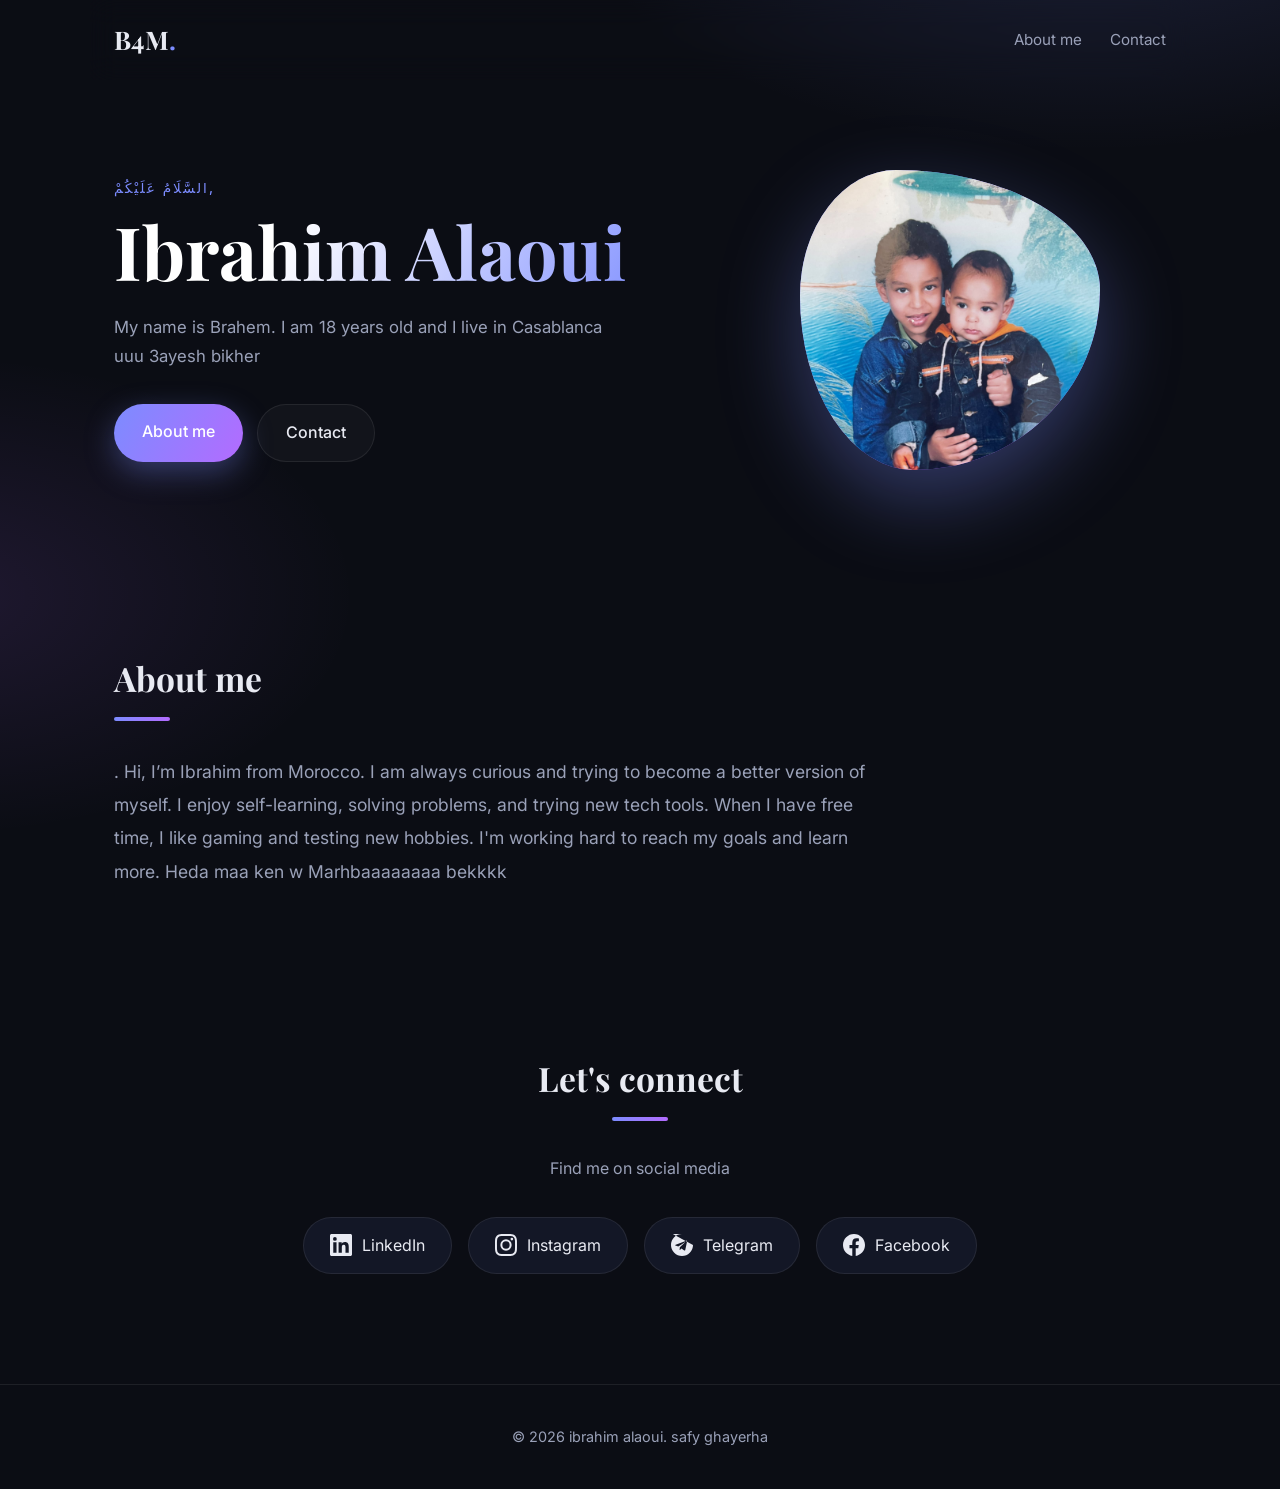
==== index.html @ cc250697 "Update index.html" ====
<!DOCTYPE html>
<html lang="en">



<head>
  <meta charset="UTF-8" />
  <meta name="viewport" content="width=device-width, initial-scale=1.0" />
  <title>Br4Him</title>
  <link rel="icon" type="image/png" href="bbbbbbbbbbbb.jfif" />
  <meta name="description" content="Personal website of Your Name." />
  <link rel="preconnect" href="https://fonts.googleapis.com" />
  <link rel="preconnect" href="https://fonts.gstatic.com" crossorigin />
  <link href="https://fonts.googleapis.com/css2?family=Inter:wght@300;400;500;600&family=Playfair+Display:wght@600;700&display=swap" rel="stylesheet" />
  <link rel="stylesheet" href="style.css" />
</head>
<body>

  <header class="nav">
    <a href="#home" class="logo">B4M<span>.</span></a>
    <nav>
      <a href="#about">About me</a>
      <a href="#contact">Contact</a>
    </nav>
  </header>

  <section id="home" class="hero">
    <div class="hero-text">
      <p class="eyebrow">السَّلَامُ عَلَيْكُمْ,
      <h1>Ibrahim Alaoui </h1>
      <p class="lead">
       My name is Brahem. I am 18 years old and I live in Casablanca
       uuu 3ayesh bikher
      </p>
      <div class="cta">
        <a href="#about" class="btn primary">About me</a>
        <a href="#contact" class="btn ghost">Contact</a>
      </div>
    </div>
    <div class="hero-photo">
      <div class="photo-frame">
        <img src="lhebla.jpg" alt="Ismak" />
        <span>B4M</span>
      </div>
    </div>
  </section>

  
  <section id="about" class="section">
    <h3 class="section-title">About me</h3>
    <div class="about-text">
      <p>
        . Hi, I’m Ibrahim from Morocco. I am always curious and trying to become a better version of myself.
       I enjoy self-learning, solving problems, and trying new tech tools. When I have free time, I like gaming and testing new hobbies.
       I'm working hard to reach my goals and learn more. 
      Heda maa ken w  Marhbaaaaaaaa bekkkk
      </p>
    </div>
  </section>

  
  <section id="contact" class="section contact">
    <h3 class="section-title">Let's connect</h3>
    <p class="contact-text">Find me on social media</p>
    <div class="socials">
      <a href="" target="_blank" rel="noopener noreferrer" aria-label="LinkedIn">
        <svg viewBox="0 0 24 24" fill="currentColor"><path d="M20.45 20.45h-3.56v-5.57c0-1.33-.03-3.04-1.85-3.04-1.86 0-2.14 1.45-2.14 2.94v5.67H9.35V9h3.41v1.56h.05c.48-.9 1.64-1.85 3.37-1.85 3.6 0 4.27 2.37 4.27 5.46v6.28zM5.34 7.43a2.06 2.06 0 1 1 0-4.12 2.06 2.06 0 0 1 0 4.12zM7.12 20.45H3.56V9h3.56v11.45zM22.22 0H1.77C.79 0 0 .77 0 1.73v20.54C0 23.23.79 24 1.77 24h20.45c.98 0 1.78-.77 1.78-1.73V1.73C24 .77 23.2 0 22.22 0z"/></svg>
        <span>LinkedIn</span>
      </a>
      <a href="https://www.instagram.com/ibrahem.alaoui/" target="_blank" rel="noopener noreferrer" aria-label="Instagram">
        <svg viewBox="0 0 24 24" fill="currentColor"><path d="M12 2.16c3.2 0 3.58.01 4.85.07 3.25.15 4.77 1.69 4.92 4.92.06 1.27.07 1.65.07 4.85s-.01 3.58-.07 4.85c-.15 3.23-1.66 4.77-4.92 4.92-1.27.06-1.64.07-4.85.07s-3.58-.01-4.85-.07c-3.26-.15-4.77-1.7-4.92-4.92C2.17 15.58 2.16 15.2 2.16 12s.01-3.58.07-4.85C2.38 3.92 3.9 2.38 7.15 2.23 8.42 2.17 8.8 2.16 12 2.16zM12 0C8.74 0 8.33.01 7.05.07 2.7.27.27 2.69.07 7.05.01 8.33 0 8.74 0 12s.01 3.67.07 4.95c.2 4.36 2.62 6.78 6.98 6.98C8.33 23.99 8.74 24 12 24s3.67-.01 4.95-.07c4.35-.2 6.78-2.62 6.98-6.98.06-1.28.07-1.69.07-4.95s-.01-3.67-.07-4.95C23.73 2.7 21.31.27 16.95.07 15.67.01 15.26 0 12 0zm0 5.84a6.16 6.16 0 1 0 0 12.32 6.16 6.16 0 0 0 0-12.32zM12 16a4 4 0 1 1 0-8 4 4 0 0 1 0 8zm6.4-11.85a1.44 1.44 0 1 0 0 2.88 1.44 1.44 0 0 0 0-2.88z"/></svg>
        <span>Instagram</span>
      </a>
      <a href="https://t.me/ibrahimalaoui" target="_blank" rel="noopener noreferrer" aria-label="Telegram">
        <svg viewBox="0 0 24 24" fill="currentColor"><path d="M11.94 0A12 12 0 1 0 24 12 12 0 0 0 11.94 0zm5.57 8.16-1.97 9.28c-.15.66-.54.82-1.09.51l-3-2.21-1.45 1.39c-.16.16-.3.3-.6.3l.21-3.05 5.56-5.02c.24-.21-.05-.33-.38-.12l-6.87 4.33-2.96-.92c-.64-.2-.66-.64.14-.95l11.57-4.46c.54-.2 1 .13.84.92z"/></svg>
        <span>Telegram</span>
      </a>
      <a href="https://www.facebook.com/profile.php?id=61559657248572" target="_blank" rel="noopener noreferrer" aria-label="Facebook">
    <svg viewBox="0 0 24 24" fill="currentColor"><path d="M24 12.073c0-6.627-5.373-12-12-12s-12 5.373-12 12c0 5.99 4.388 10.954 10.125 11.854v-8.385H7.078v-3.47h3.047V9.43c0-3.007 1.792-4.669 4.533-4.669 1.312 0 2.686.235 2.686.235v2.953H15.83c-1.491 0-1.956.925-1.956 1.874v2.25h3.328l-.532 3.47h-2.796v8.385C19.612 23.027 24 18.062 24 12.073z"/></svg>
    <span>Facebook</span>
  </a>
      </a>
    </div>
  </section>

  <footer class="footer">
    <p>&copy; <span id="year"></span> ibrahim alaoui. safy ghayerha </p>
  </footer>

  <script>
    document.getElementById("year").textContent = new Date().getFullYear();
  </script>
</body>
</html>
---- style.css ----
/* ---------- Tokens ---------- */
:root {
  --bg: #0b0d14;
  --surface: #131726;
  --surface-2: #1a1f33;
  --text: #e8eaf2;
  --muted: #9aa1b8;
  --accent: #7c8cff;
  --accent-2: #b36bff;
  --border: rgba(255, 255, 255, 0.08);
  --radius: 18px;
  --maxw: 1100px;
}

/* ---------- Reset ---------- */
* { margin: 0; padding: 0; box-sizing: border-box; }
html { scroll-behavior: smooth; }
body {
  font-family: "Inter", system-ui, sans-serif;
  background:
    radial-gradient(900px 500px at 85% -10%, rgba(124, 140, 255, 0.18), transparent 60%),
    radial-gradient(700px 400px at -5% 40%, rgba(179, 107, 255, 0.12), transparent 60%),
    var(--bg);
  color: var(--text);
  line-height: 1.7;
  -webkit-font-smoothing: antialiased;
}
a { color: inherit; text-decoration: none; }

/* ---------- Navigation ---------- */
.nav {
  position: sticky;
  top: 0;
  z-index: 10;
  display: flex;
  justify-content: space-between;
  align-items: center;
  max-width: var(--maxw);
  margin: 0 auto;
  padding: 18px 24px;
  backdrop-filter: blur(14px);
}
.logo { font-family: "Playfair Display", serif; font-size: 1.6rem; font-weight: 700; }
.logo span { color: var(--accent); }
.nav nav { display: flex; gap: 28px; }
.nav nav a {
  color: var(--muted);
  font-size: 0.95rem;
  transition: color 0.2s;
}
.nav nav a:hover { color: var(--text); }

/* ---------- Hero ---------- */
.hero {
  max-width: var(--maxw);
  margin: 0 auto;
  padding: 90px 24px 110px;
  display: grid;
  grid-template-columns: 1.3fr 1fr;
  gap: 60px;
  align-items: center;
}
.eyebrow {
  color: var(--accent);
  font-weight: 500;
  letter-spacing: 0.14em;
  text-transform: uppercase;
  font-size: 0.85rem;
}
.hero h1 {
  font-family: "Playfair Display", serif;
  font-size: clamp(2.8rem, 6vw, 4.6rem);
  line-height: 1.1;
  margin: 10px 0 6px;
  background: linear-gradient(120deg, #fff 30%, var(--accent) 100%);
  -webkit-background-clip: text;
  background-clip: text;
  color: transparent;
}
.lead { margin: 22px 0 34px; max-width: 520px; color: var(--muted); font-size: 1.05rem; }

.cta { display: flex; gap: 14px; flex-wrap: wrap; }
.btn {
  padding: 14px 28px;
  border-radius: 999px;
  font-weight: 500;
  transition: transform 0.2s, box-shadow 0.2s, background 0.2s;
}
.btn.primary {
  background: linear-gradient(120deg, var(--accent), var(--accent-2));
  color: #fff;
  box-shadow: 0 10px 30px rgba(124, 140, 255, 0.35);
}
.btn.primary:hover { transform: translateY(-3px); box-shadow: 0 14px 36px rgba(124, 140, 255, 0.5); }
.btn.ghost { border: 1px solid var(--border); background: rgba(255, 255, 255, 0.03); }
.btn.ghost:hover { background: rgba(255, 255, 255, 0.08); transform: translateY(-3px); }

.hero-photo { display: flex; justify-content: center; }
.photo-frame {
  width: 300px;
  aspect-ratio: 1;
  border-radius: 32% 68% 62% 38% / 42% 40% 60% 58%;
  background: linear-gradient(135deg, var(--accent), var(--accent-2));
  display: grid;
  place-items: center;
  overflow: hidden;
  font-family: "Playfair Display", serif;
  font-size: 5rem;
  color: rgba(255, 255, 255, 0.9);
  box-shadow: 0 30px 80px rgba(124, 140, 255, 0.35);
  animation: morph 10s ease-in-out infinite;
}
.photo-frame img { width: 100%; height: 100%; object-fit: cover; }
@keyframes morph {
  50% { border-radius: 60% 40% 38% 62% / 58% 60% 40% 42%; }
}

/* ---------- Sections ---------- */
.section { max-width: var(--maxw); margin: 0 auto; padding: 70px 24px; }
.section-title {
  font-family: "Playfair Display", serif;
  font-size: 2.1rem;
  margin-bottom: 34px;
  position: relative;
}
.section-title::after {
  content: "";
  display: block;
  width: 56px;
  height: 4px;
  margin-top: 10px;
  border-radius: 4px;
  background: linear-gradient(90deg, var(--accent), var(--accent-2));
}

/* About */
.about-text { max-width: 760px; }
.about-text p {
  color: var(--muted);
  font-size: 1.1rem;
  line-height: 1.9;
  margin-bottom: 22px;
}
.about-text p:first-child::first-letter {
  font-family: "Playfair Display", serif;
  font-size: 3.2rem;
  float: left;
  line-height: 1;
  margin: 6px 12px 0 0;
  color: var(--accent);
}

/* Contact / socials */
.contact { text-align: center; }
.contact .section-title::after { margin-left: auto; margin-right: auto; }
.contact-text { color: var(--muted); margin-bottom: 34px; }
.socials { display: flex; justify-content: center; flex-wrap: wrap; gap: 16px; }
.socials a {
  display: flex;
  align-items: center;
  gap: 10px;
  padding: 14px 26px;
  border-radius: 999px;
  background: var(--surface);
  border: 1px solid var(--border);
  transition: transform 0.2s, background 0.2s, border-color 0.2s;
}
.socials svg { width: 22px; height: 22px; }
.socials a:hover {
  transform: translateY(-4px);
  border-color: var(--accent);
  background: var(--surface-2);
}

/* Footer */
.footer {
  text-align: center;
  padding: 40px 24px;
  color: var(--muted);
  font-size: 0.9rem;
  border-top: 1px solid var(--border);
  margin-top: 40px;
}

/* ---------- Responsive ---------- */
@media (max-width: 800px) {
  .hero { grid-template-columns: 1fr; text-align: center; }
  .hero { padding-top: 50px; }
  .lead { margin-left: auto; margin-right: auto; }
  .cta { justify-content: center; }
  .hero-photo { order: -1; }
  .photo-frame { width: 220px; font-size: 3.6rem; }
  .nav nav { gap: 16px; }
}
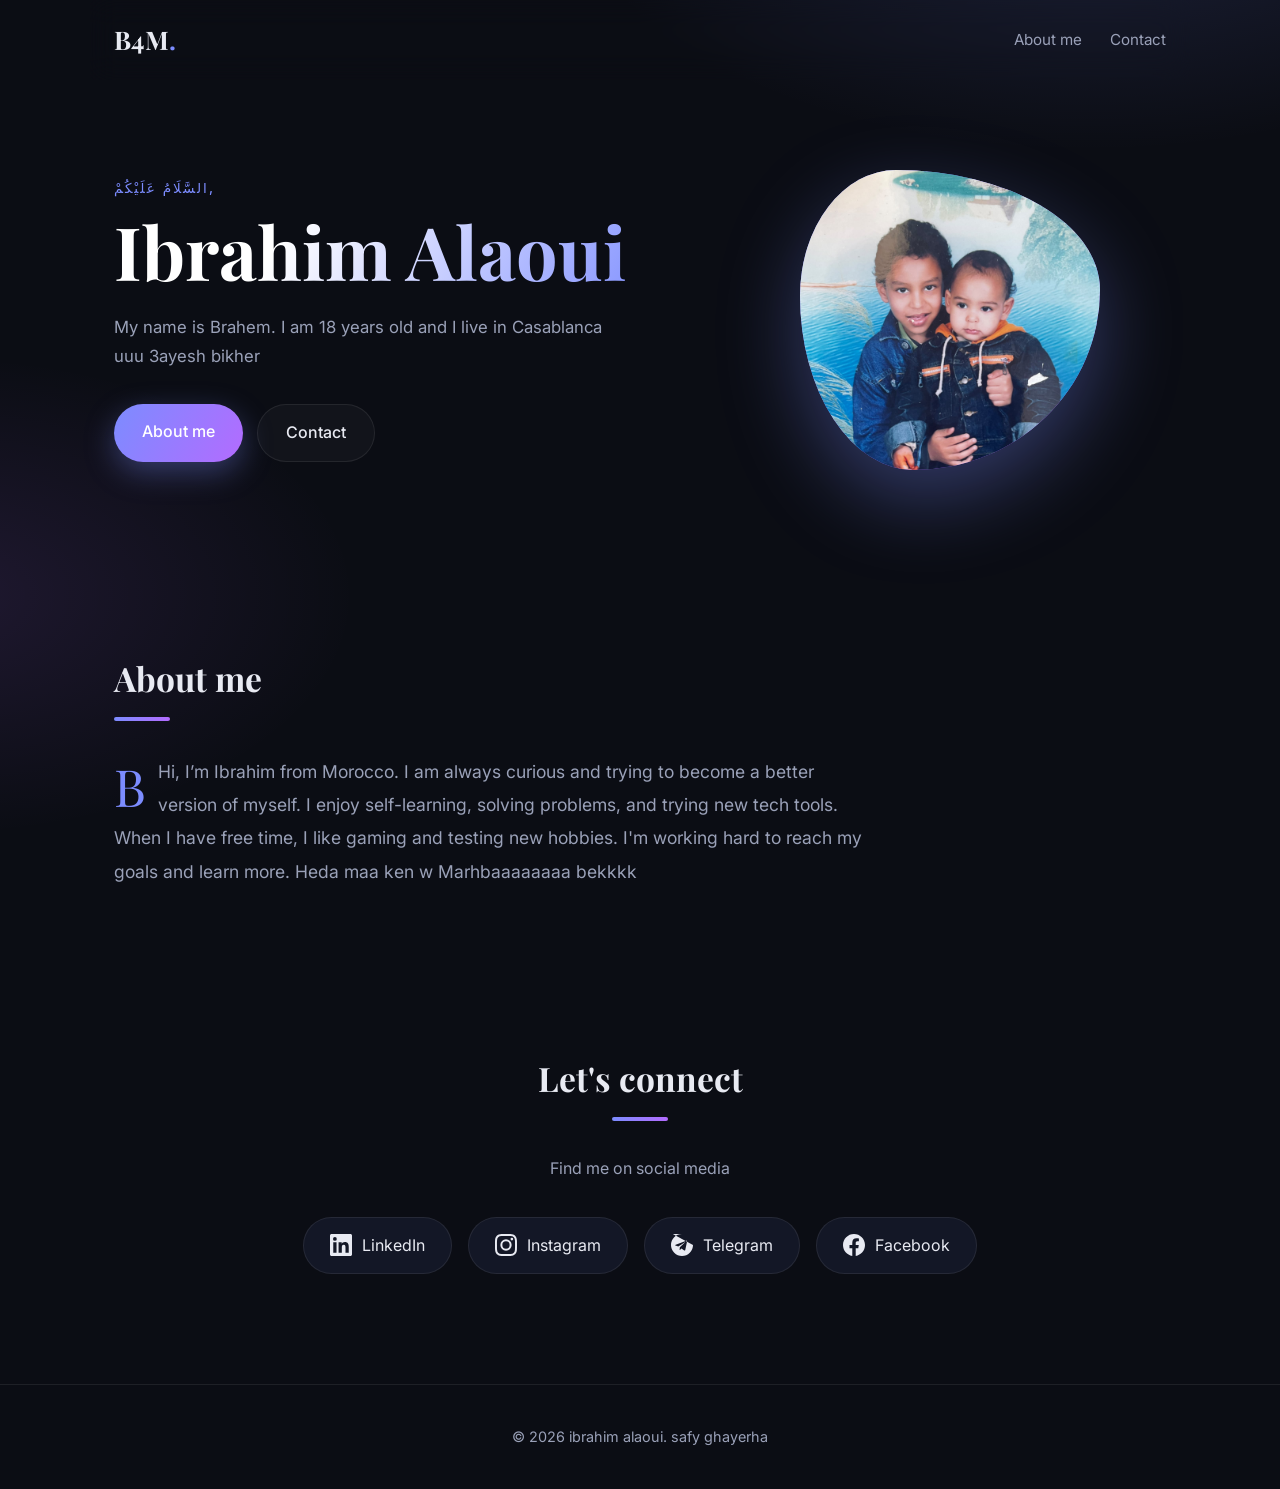
==== commit 51f00d88: "Update index.html" ====
--- a/index.html
+++ b/index.html
@@ -50,7 +50,7 @@
     <h3 class="section-title">About me</h3>
     <div class="about-text">
       <p>
-        . Hi, I’m Ibrahim from Morocco. I am always curious and trying to become a better version of myself.
+        B Hi, I’m Ibrahim from Morocco. I am always curious and trying to become a better version of myself.
        I enjoy self-learning, solving problems, and trying new tech tools. When I have free time, I like gaming and testing new hobbies.
        I'm working hard to reach my goals and learn more. 
       Heda maa ken w  Marhbaaaaaaaa bekkkk
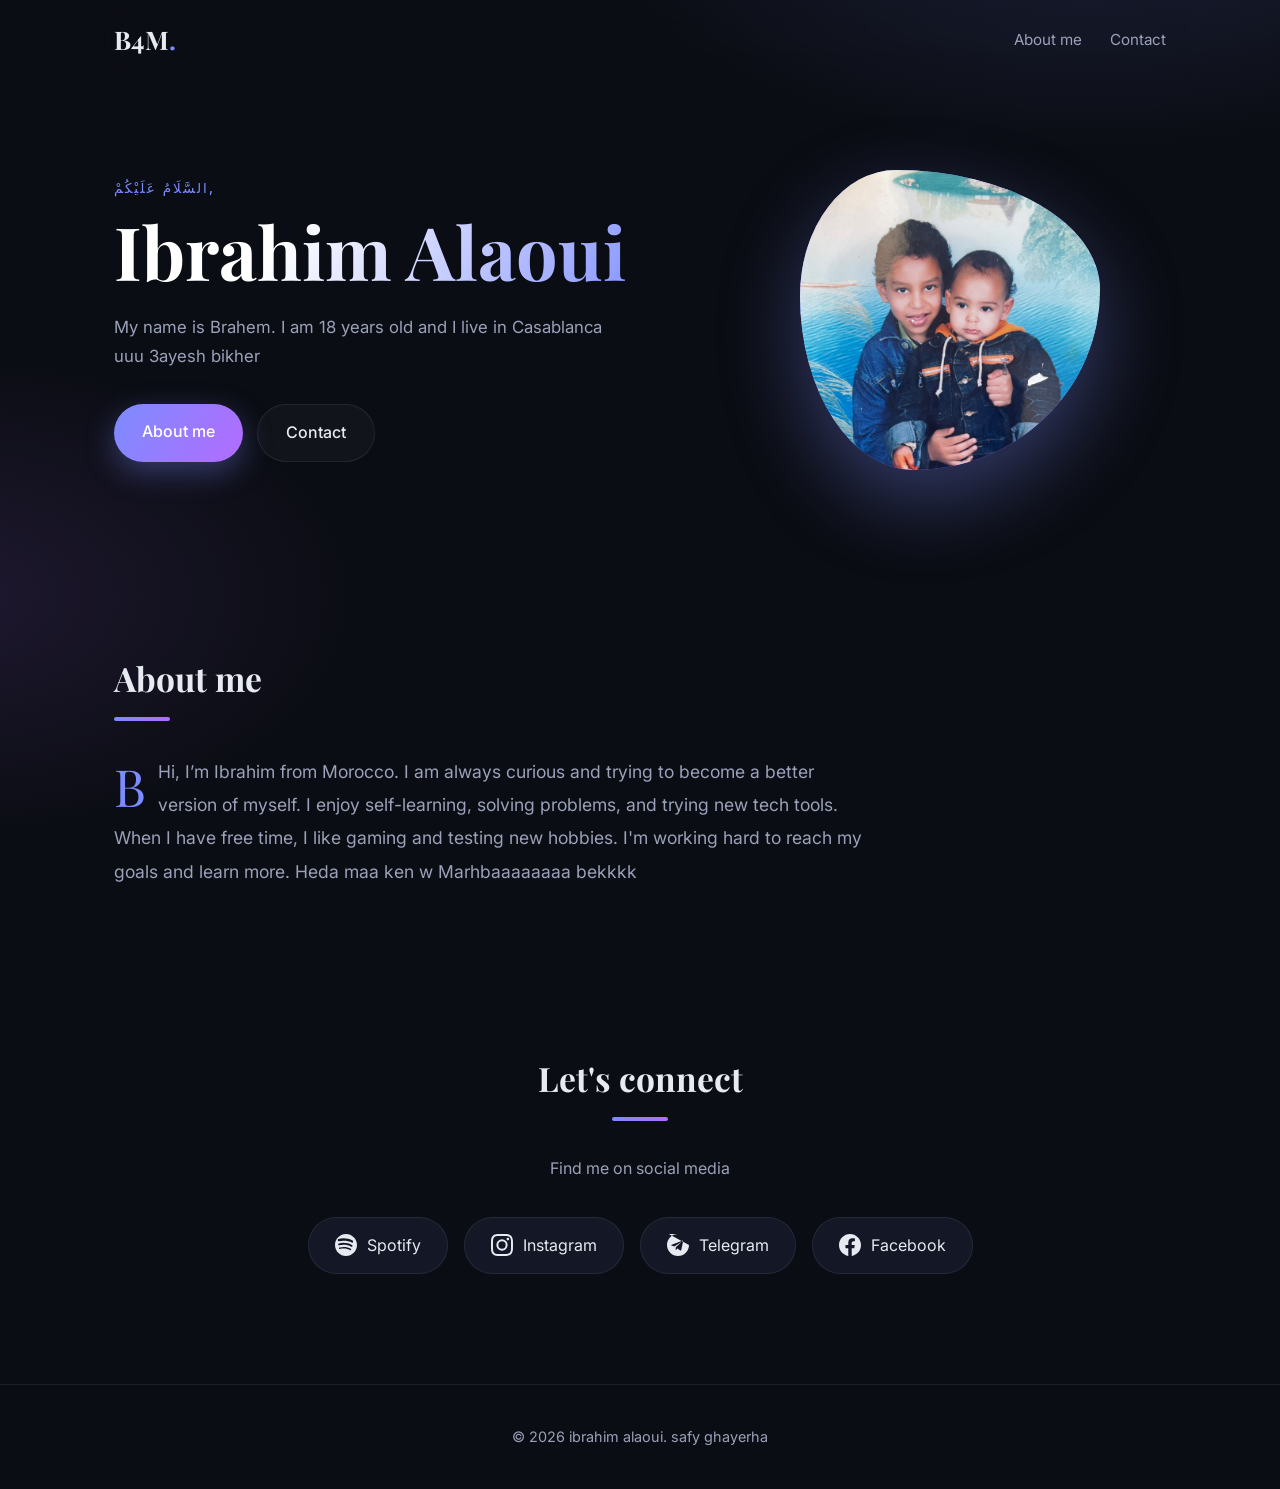
==== commit 99204b48: "Update index.html" ====
--- a/index.html
+++ b/index.html
@@ -7,7 +7,7 @@
   <meta charset="UTF-8" />
   <meta name="viewport" content="width=device-width, initial-scale=1.0" />
   <title>Br4Him</title>
-  <link rel="icon" type="image/png" href="bbbbbbbbbbbb.jfif" />
+  <link rel="icon" type="image/png" href="android-chrome-512x512.png" />
   <meta name="description" content="Personal website of Your Name." />
   <link rel="preconnect" href="https://fonts.googleapis.com" />
   <link rel="preconnect" href="https://fonts.gstatic.com" crossorigin />
@@ -63,9 +63,9 @@
     <h3 class="section-title">Let's connect</h3>
     <p class="contact-text">Find me on social media</p>
     <div class="socials">
-      <a href="" target="_blank" rel="noopener noreferrer" aria-label="LinkedIn">
-        <svg viewBox="0 0 24 24" fill="currentColor"><path d="M20.45 20.45h-3.56v-5.57c0-1.33-.03-3.04-1.85-3.04-1.86 0-2.14 1.45-2.14 2.94v5.67H9.35V9h3.41v1.56h.05c.48-.9 1.64-1.85 3.37-1.85 3.6 0 4.27 2.37 4.27 5.46v6.28zM5.34 7.43a2.06 2.06 0 1 1 0-4.12 2.06 2.06 0 0 1 0 4.12zM7.12 20.45H3.56V9h3.56v11.45zM22.22 0H1.77C.79 0 0 .77 0 1.73v20.54C0 23.23.79 24 1.77 24h20.45c.98 0 1.78-.77 1.78-1.73V1.73C24 .77 23.2 0 22.22 0z"/></svg>
-        <span>LinkedIn</span>
+      <a href="https://open.spotify.com/user/31e75dwjkrfguv4xhlopc6wf6epy" target="_blank" rel="noopener noreferrer" aria-label="Spotify">
+    <svg viewBox="0 0 24 24" fill="currentColor"><path d="M12 0C5.4 0 0 5.4 0 12s5.4 12 12 12 12-5.4 12-12S18.6 0 12 0zm5.521 17.34c-.24.359-.72.48-1.08.24-2.999-1.8-6.78-2.201-11.221-1.201-.48.12-.9-.24-1.02-.72-.12-.48.24-.9.72-1.02 4.8-1.08 9.001-.6 12.36 1.56.36.24.48.72.24 1.08zm1.44-3.84c-.3.48-.9.6-1.38.3-3.48-2.1-8.7-2.7-12.78-1.48-.54.18-1.14-.12-1.32-.66-.18-.54.12-1.14.66-1.32 4.62-1.38 10.44-.72 14.58 1.8.48.3.6 .9.3 1.36zm.12-4.08C14.16 7.02 7.98 6.84 4.62 7.86c-.66.18-1.38-.18-1.56-.84-.18-.66.18-1.38.84-1.56 3.96-1.2 10.92-.96 15.3 1.68.6.36.78 1.14.42 1.74-.36.6-1.14.78-1.74.42z"/></svg>
+    <span>Spotify</span>
       </a>
       <a href="https://www.instagram.com/ibrahem.alaoui/" target="_blank" rel="noopener noreferrer" aria-label="Instagram">
         <svg viewBox="0 0 24 24" fill="currentColor"><path d="M12 2.16c3.2 0 3.58.01 4.85.07 3.25.15 4.77 1.69 4.92 4.92.06 1.27.07 1.65.07 4.85s-.01 3.58-.07 4.85c-.15 3.23-1.66 4.77-4.92 4.92-1.27.06-1.64.07-4.85.07s-3.58-.01-4.85-.07c-3.26-.15-4.77-1.7-4.92-4.92C2.17 15.58 2.16 15.2 2.16 12s.01-3.58.07-4.85C2.38 3.92 3.9 2.38 7.15 2.23 8.42 2.17 8.8 2.16 12 2.16zM12 0C8.74 0 8.33.01 7.05.07 2.7.27.27 2.69.07 7.05.01 8.33 0 8.74 0 12s.01 3.67.07 4.95c.2 4.36 2.62 6.78 6.98 6.98C8.33 23.99 8.74 24 12 24s3.67-.01 4.95-.07c4.35-.2 6.78-2.62 6.98-6.98.06-1.28.07-1.69.07-4.95s-.01-3.67-.07-4.95C23.73 2.7 21.31.27 16.95.07 15.67.01 15.26 0 12 0zm0 5.84a6.16 6.16 0 1 0 0 12.32 6.16 6.16 0 0 0 0-12.32zM12 16a4 4 0 1 1 0-8 4 4 0 0 1 0 8zm6.4-11.85a1.44 1.44 0 1 0 0 2.88 1.44 1.44 0 0 0 0-2.88z"/></svg>
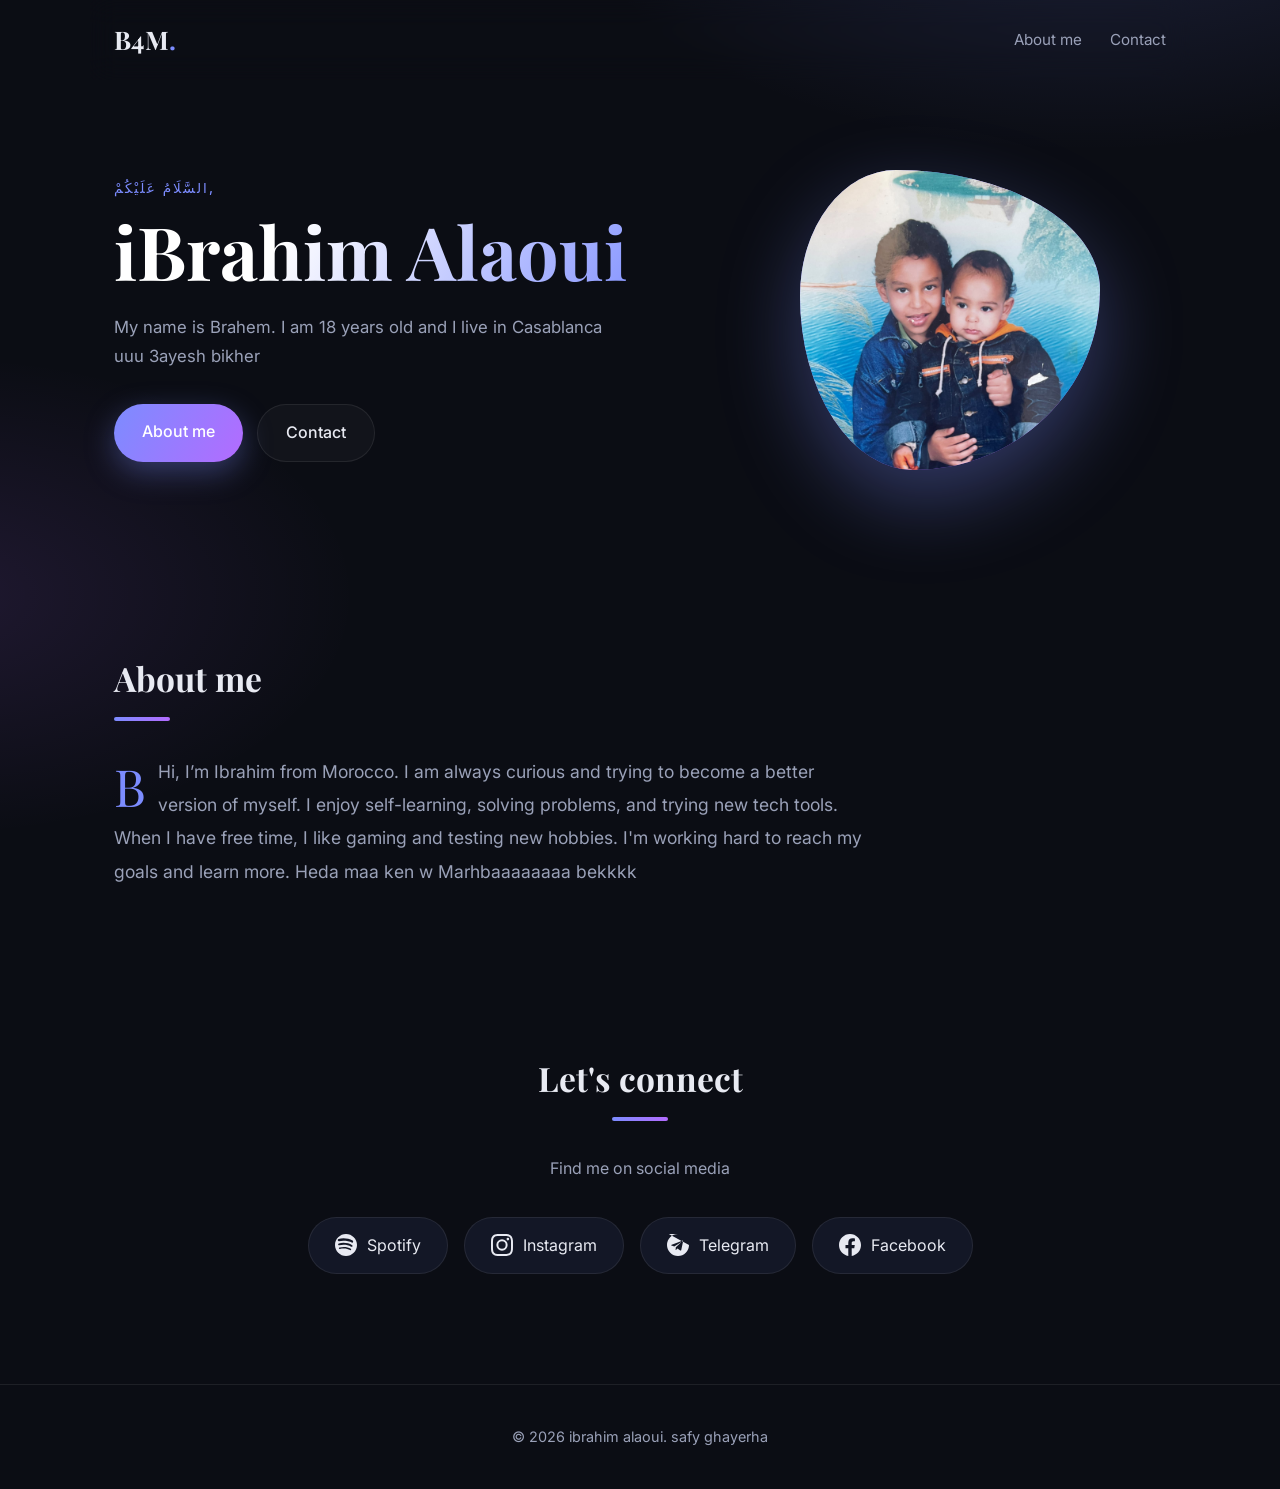
==== commit d2f4fef7: "Update index.html" ====
--- a/index.html
+++ b/index.html
@@ -27,7 +27,7 @@
   <section id="home" class="hero">
     <div class="hero-text">
       <p class="eyebrow">السَّلَامُ عَلَيْكُمْ,
-      <h1>Ibrahim Alaoui </h1>
+      <h1>iBrahim Alaoui </h1>
       <p class="lead">
        My name is Brahem. I am 18 years old and I live in Casablanca
        uuu 3ayesh bikher
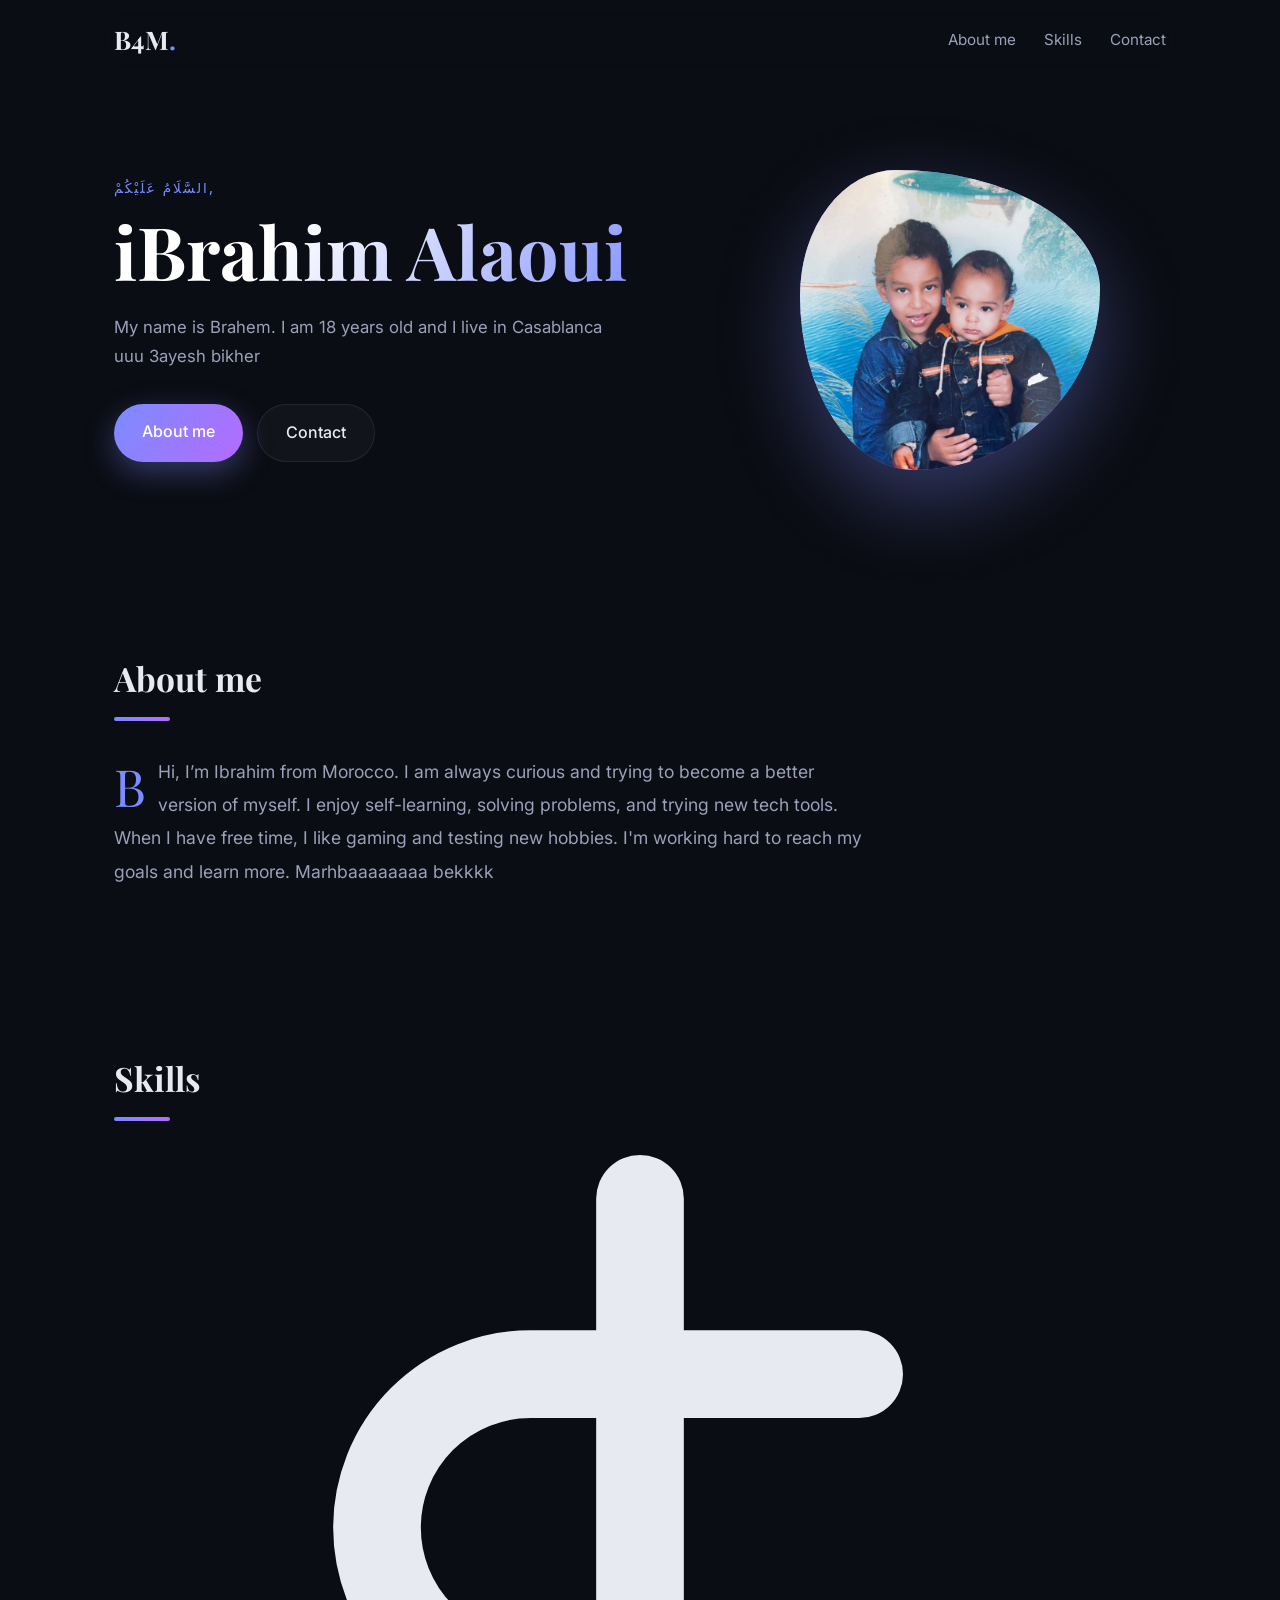
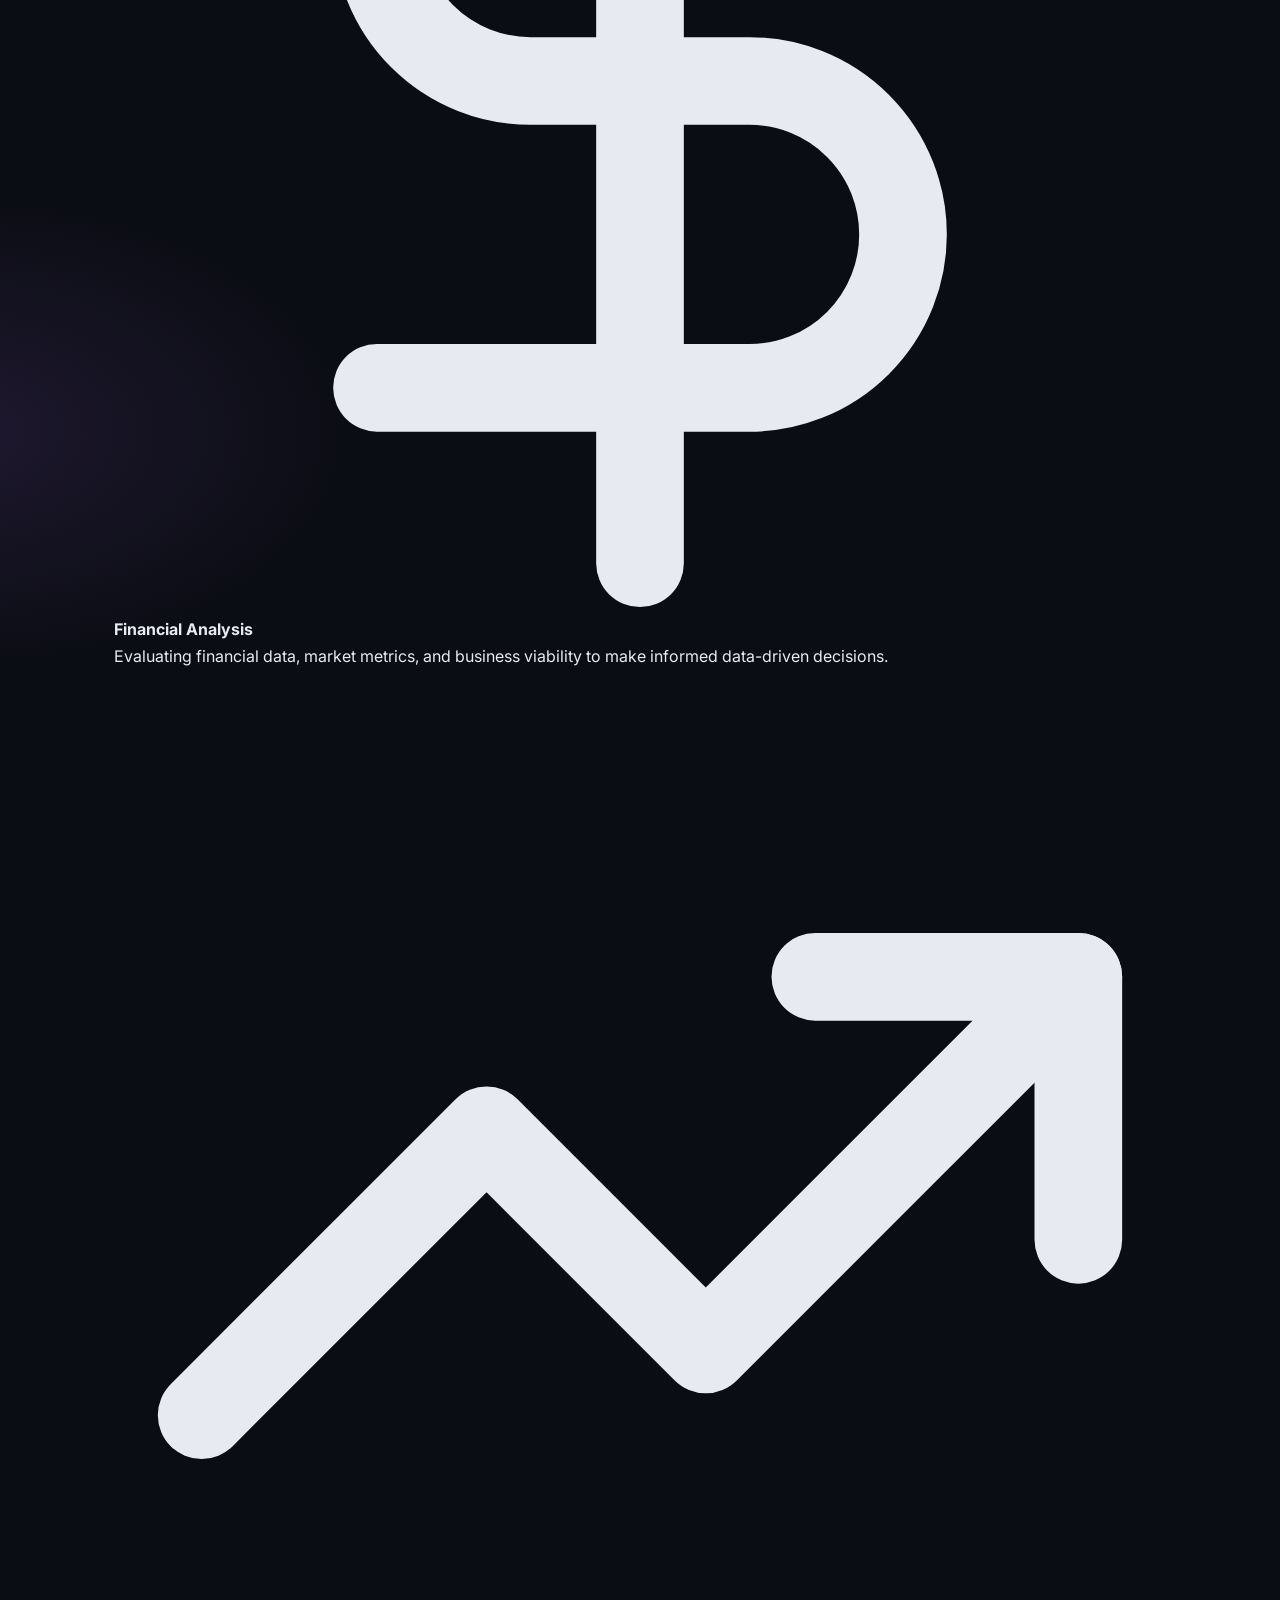
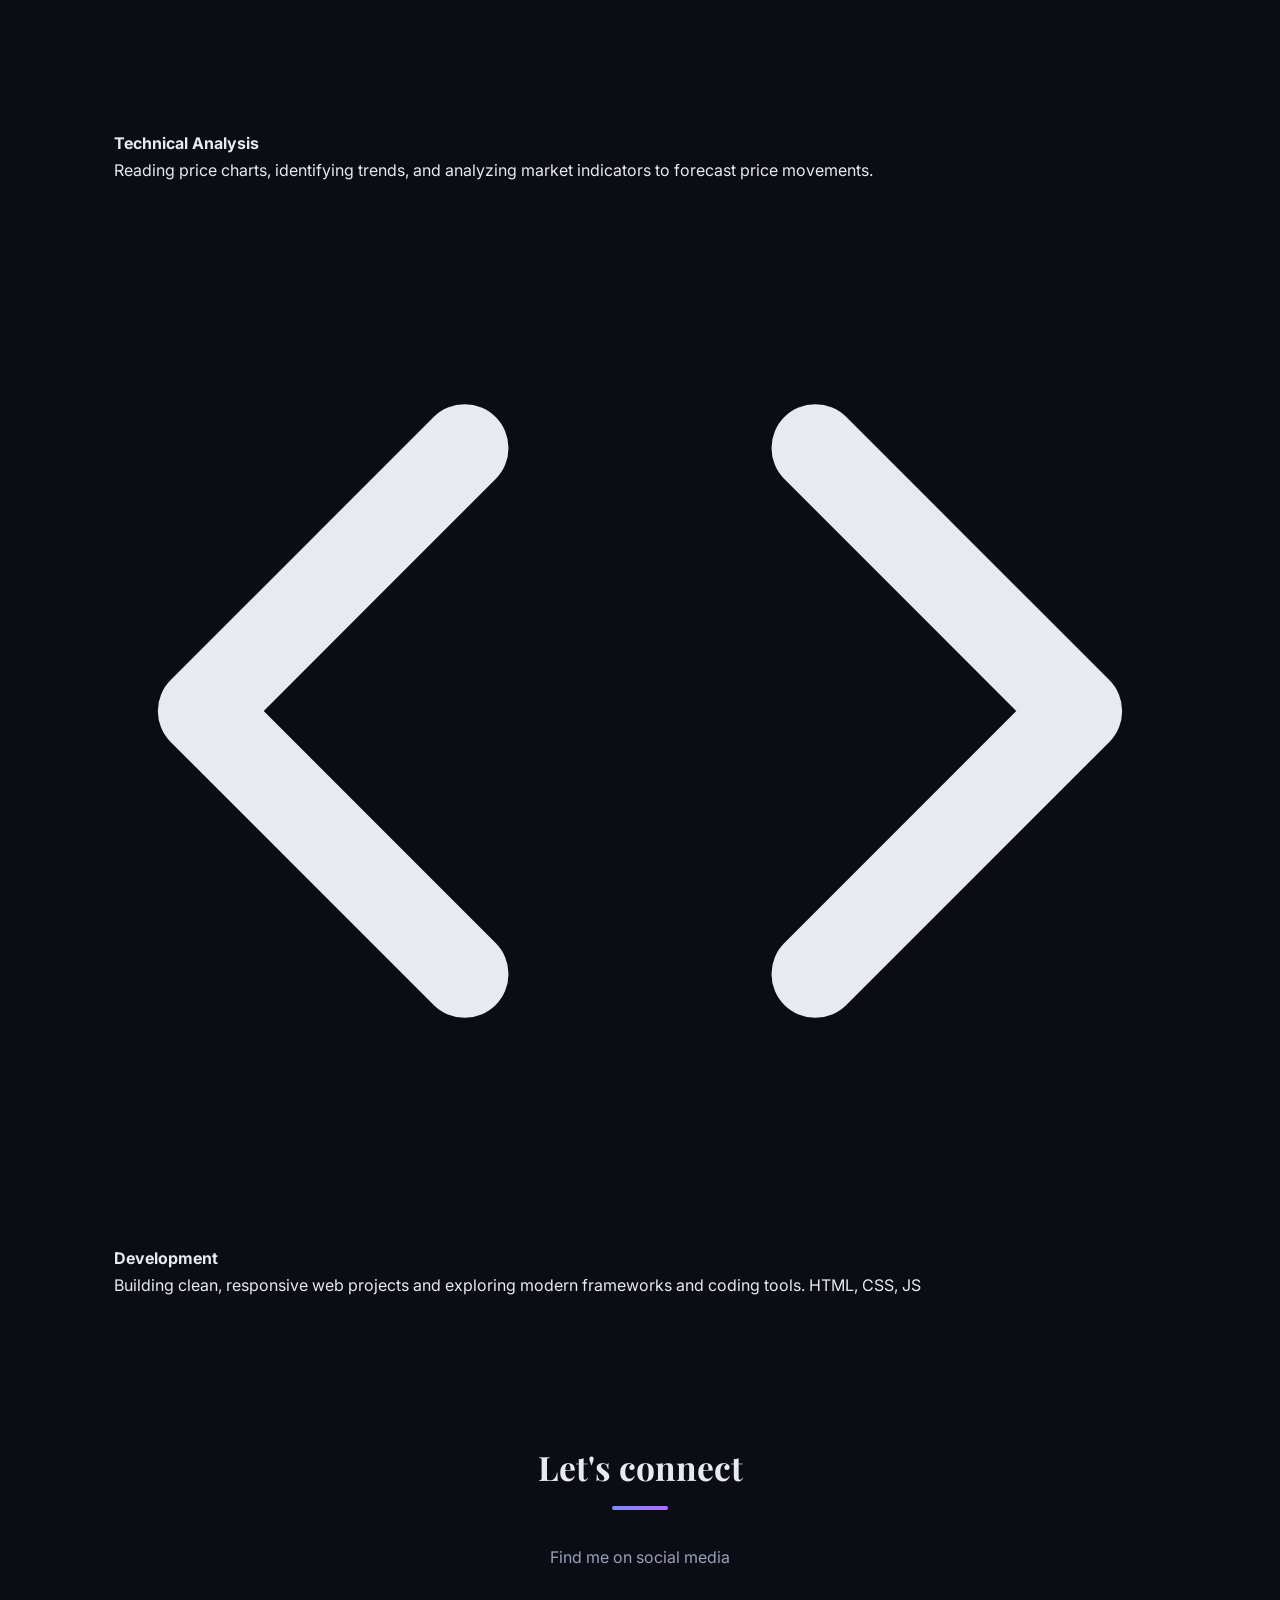
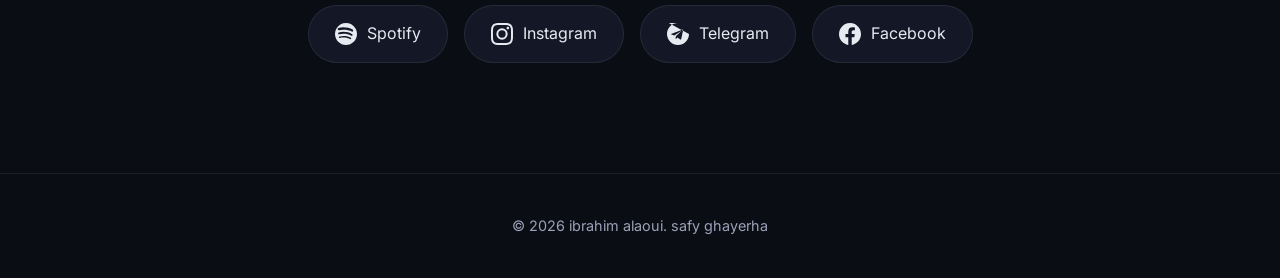
==== commit eef238b2: "Update index.html" ====
--- a/index.html
+++ b/index.html
@@ -1,13 +1,12 @@
 <!DOCTYPE html>
 <html lang="en">
-
-
 
 <head>
   <meta charset="UTF-8" />
   <meta name="viewport" content="width=device-width, initial-scale=1.0" />
   <title>Br4Him</title>
-  <link rel="icon" type="image/png" href="android-chrome-512x512.png" />
+   <link rel="icon" type="image/png" href="android-chrome-512x512.png" />
+  
   <meta name="description" content="Personal website of Your Name." />
   <link rel="preconnect" href="https://fonts.googleapis.com" />
   <link rel="preconnect" href="https://fonts.gstatic.com" crossorigin />
@@ -20,17 +19,18 @@
     <a href="#home" class="logo">B4M<span>.</span></a>
     <nav>
       <a href="#about">About me</a>
+      <a href="#skills">Skills</a>
       <a href="#contact">Contact</a>
     </nav>
   </header>
 
   <section id="home" class="hero">
     <div class="hero-text">
-      <p class="eyebrow">السَّلَامُ عَلَيْكُمْ,
+      <p class="eyebrow">السَّلَامُ عَلَيْكُمْ,</p>
       <h1>iBrahim Alaoui </h1>
       <p class="lead">
-       My name is Brahem. I am 18 years old and I live in Casablanca
-       uuu 3ayesh bikher
+        My name is Brahem. I am 18 years old and I live in Casablanca
+        uuu 3ayesh bikher
       </p>
       <div class="cta">
         <a href="#about" class="btn primary">About me</a>
@@ -45,27 +45,70 @@
     </div>
   </section>
 
-  
   <section id="about" class="section">
     <h3 class="section-title">About me</h3>
     <div class="about-text">
       <p>
         B Hi, I’m Ibrahim from Morocco. I am always curious and trying to become a better version of myself.
-       I enjoy self-learning, solving problems, and trying new tech tools. When I have free time, I like gaming and testing new hobbies.
-       I'm working hard to reach my goals and learn more. 
-      Heda maa ken w  Marhbaaaaaaaa bekkkk
+        I enjoy self-learning, solving problems, and trying new tech tools. When I have free time, I like gaming and testing new hobbies.
+        I'm working hard to reach my goals and learn more. 
+        Marhbaaaaaaaa bekkkk
       </p>
     </div>
   </section>
 
-  
+  <!-- Section Skills -->
+  <section id="skills" class="section">
+    <h3 class="section-title">Skills</h3>
+    <div class="skills-grid">
+      
+      <div class="skill-card">
+        <div class="skill-icon">
+          <svg viewBox="0 0 24 24" fill="none" stroke="currentColor" stroke-width="2" stroke-linecap="round" stroke-linejoin="round">
+            <line x1="12" y1="1" x2="12" y2="23"></line>
+            <path d="M17 5H9.5a3.5 3.5 0 0 0 0 7h5a3.5 3.5 0 0 1 0 7H6"></path>
+          </svg>
+        </div>
+        <h4>Financial Analysis</h4>
+        <p>Evaluating financial data, market metrics,
+           and business viability to make informed data-driven decisions.</p>
+      </div>
+
+      <div class="skill-card">
+        <div class="skill-icon">
+          <svg viewBox="0 0 24 24" fill="none" stroke="currentColor" stroke-width="2" stroke-linecap="round" stroke-linejoin="round">
+            <polyline points="22 7 13.5 15.5 8.5 10.5 2 17"></polyline>
+            <polyline points="16 7 22 7 22 13"></polyline>
+          </svg>
+        </div>
+        <h4>Technical Analysis</h4>
+        <p>Reading price charts, identifying trends, 
+          and analyzing market indicators to forecast price movements.</p>
+      </div>
+
+      <div class="skill-card">
+        <div class="skill-icon">
+          <svg viewBox="0 0 24 24" fill="none" stroke="currentColor" stroke-width="2" stroke-linecap="round" stroke-linejoin="round">
+            <polyline points="16 18 22 12 16 6"></polyline>
+            <polyline points="8 6 2 12 8 18"></polyline>
+          </svg>
+        </div>
+        <h4>Development</h4>
+        <p>Building clean, responsive web projects and 
+          exploring modern frameworks and coding tools.
+        HTML, CSS, JS</p>
+      </div>
+
+    </div>
+  </section>
+
   <section id="contact" class="section contact">
     <h3 class="section-title">Let's connect</h3>
     <p class="contact-text">Find me on social media</p>
     <div class="socials">
       <a href="https://open.spotify.com/user/31e75dwjkrfguv4xhlopc6wf6epy" target="_blank" rel="noopener noreferrer" aria-label="Spotify">
-    <svg viewBox="0 0 24 24" fill="currentColor"><path d="M12 0C5.4 0 0 5.4 0 12s5.4 12 12 12 12-5.4 12-12S18.6 0 12 0zm5.521 17.34c-.24.359-.72.48-1.08.24-2.999-1.8-6.78-2.201-11.221-1.201-.48.12-.9-.24-1.02-.72-.12-.48.24-.9.72-1.02 4.8-1.08 9.001-.6 12.36 1.56.36.24.48.72.24 1.08zm1.44-3.84c-.3.48-.9.6-1.38.3-3.48-2.1-8.7-2.7-12.78-1.48-.54.18-1.14-.12-1.32-.66-.18-.54.12-1.14.66-1.32 4.62-1.38 10.44-.72 14.58 1.8.48.3.6 .9.3 1.36zm.12-4.08C14.16 7.02 7.98 6.84 4.62 7.86c-.66.18-1.38-.18-1.56-.84-.18-.66.18-1.38.84-1.56 3.96-1.2 10.92-.96 15.3 1.68.6.36.78 1.14.42 1.74-.36.6-1.14.78-1.74.42z"/></svg>
-    <span>Spotify</span>
+        <svg viewBox="0 0 24 24" fill="currentColor"><path d="M12 0C5.4 0 0 5.4 0 12s5.4 12 12 12 12-5.4 12-12S18.6 0 12 0zm5.521 17.34c-.24.359-.72.48-1.08.24-2.999-1.8-6.78-2.201-11.221-1.201-.48.12-.9-.24-1.02-.72-.12-.48.24-.9.72-1.02 4.8-1.08 9.001-.6 12.36 1.56.36.24.48.72.24 1.08zm1.44-3.84c-.3.48-.9.6-1.38.3-3.48-2.1-8.7-2.7-12.78-1.48-.54.18-1.14-.12-1.32-.66-.18-.54.12-1.14.66-1.32 4.62-1.38 10.44-.72 14.58 1.8.48.3.6 .9.3 1.36zm.12-4.08C14.16 7.02 7.98 6.84 4.62 7.86c-.66.18-1.38-.18-1.56-.84-.18-.66.18-1.38.84-1.56 3.96-1.2 10.92-.96 15.3 1.68.6.36.78 1.14.42 1.74-.36.6-1.14.78-1.74.42z"/></svg>
+        <span>Spotify</span>
       </a>
       <a href="https://www.instagram.com/ibrahem.alaoui/" target="_blank" rel="noopener noreferrer" aria-label="Instagram">
         <svg viewBox="0 0 24 24" fill="currentColor"><path d="M12 2.16c3.2 0 3.58.01 4.85.07 3.25.15 4.77 1.69 4.92 4.92.06 1.27.07 1.65.07 4.85s-.01 3.58-.07 4.85c-.15 3.23-1.66 4.77-4.92 4.92-1.27.06-1.64.07-4.85.07s-3.58-.01-4.85-.07c-3.26-.15-4.77-1.7-4.92-4.92C2.17 15.58 2.16 15.2 2.16 12s.01-3.58.07-4.85C2.38 3.92 3.9 2.38 7.15 2.23 8.42 2.17 8.8 2.16 12 2.16zM12 0C8.74 0 8.33.01 7.05.07 2.7.27.27 2.69.07 7.05.01 8.33 0 8.74 0 12s.01 3.67.07 4.95c.2 4.36 2.62 6.78 6.98 6.98C8.33 23.99 8.74 24 12 24s3.67-.01 4.95-.07c4.35-.2 6.78-2.62 6.98-6.98.06-1.28.07-1.69.07-4.95s-.01-3.67-.07-4.95C23.73 2.7 21.31.27 16.95.07 15.67.01 15.26 0 12 0zm0 5.84a6.16 6.16 0 1 0 0 12.32 6.16 6.16 0 0 0 0-12.32zM12 16a4 4 0 1 1 0-8 4 4 0 0 1 0 8zm6.4-11.85a1.44 1.44 0 1 0 0 2.88 1.44 1.44 0 0 0 0-2.88z"/></svg>
@@ -78,7 +121,6 @@
       <a href="https://www.facebook.com/profile.php?id=61559657248572" target="_blank" rel="noopener noreferrer" aria-label="Facebook">
     <svg viewBox="0 0 24 24" fill="currentColor"><path d="M24 12.073c0-6.627-5.373-12-12-12s-12 5.373-12 12c0 5.99 4.388 10.954 10.125 11.854v-8.385H7.078v-3.47h3.047V9.43c0-3.007 1.792-4.669 4.533-4.669 1.312 0 2.686.235 2.686.235v2.953H15.83c-1.491 0-1.956.925-1.956 1.874v2.25h3.328l-.532 3.47h-2.796v8.385C19.612 23.027 24 18.062 24 12.073z"/></svg>
     <span>Facebook</span>
-  </a>
       </a>
     </div>
   </section>
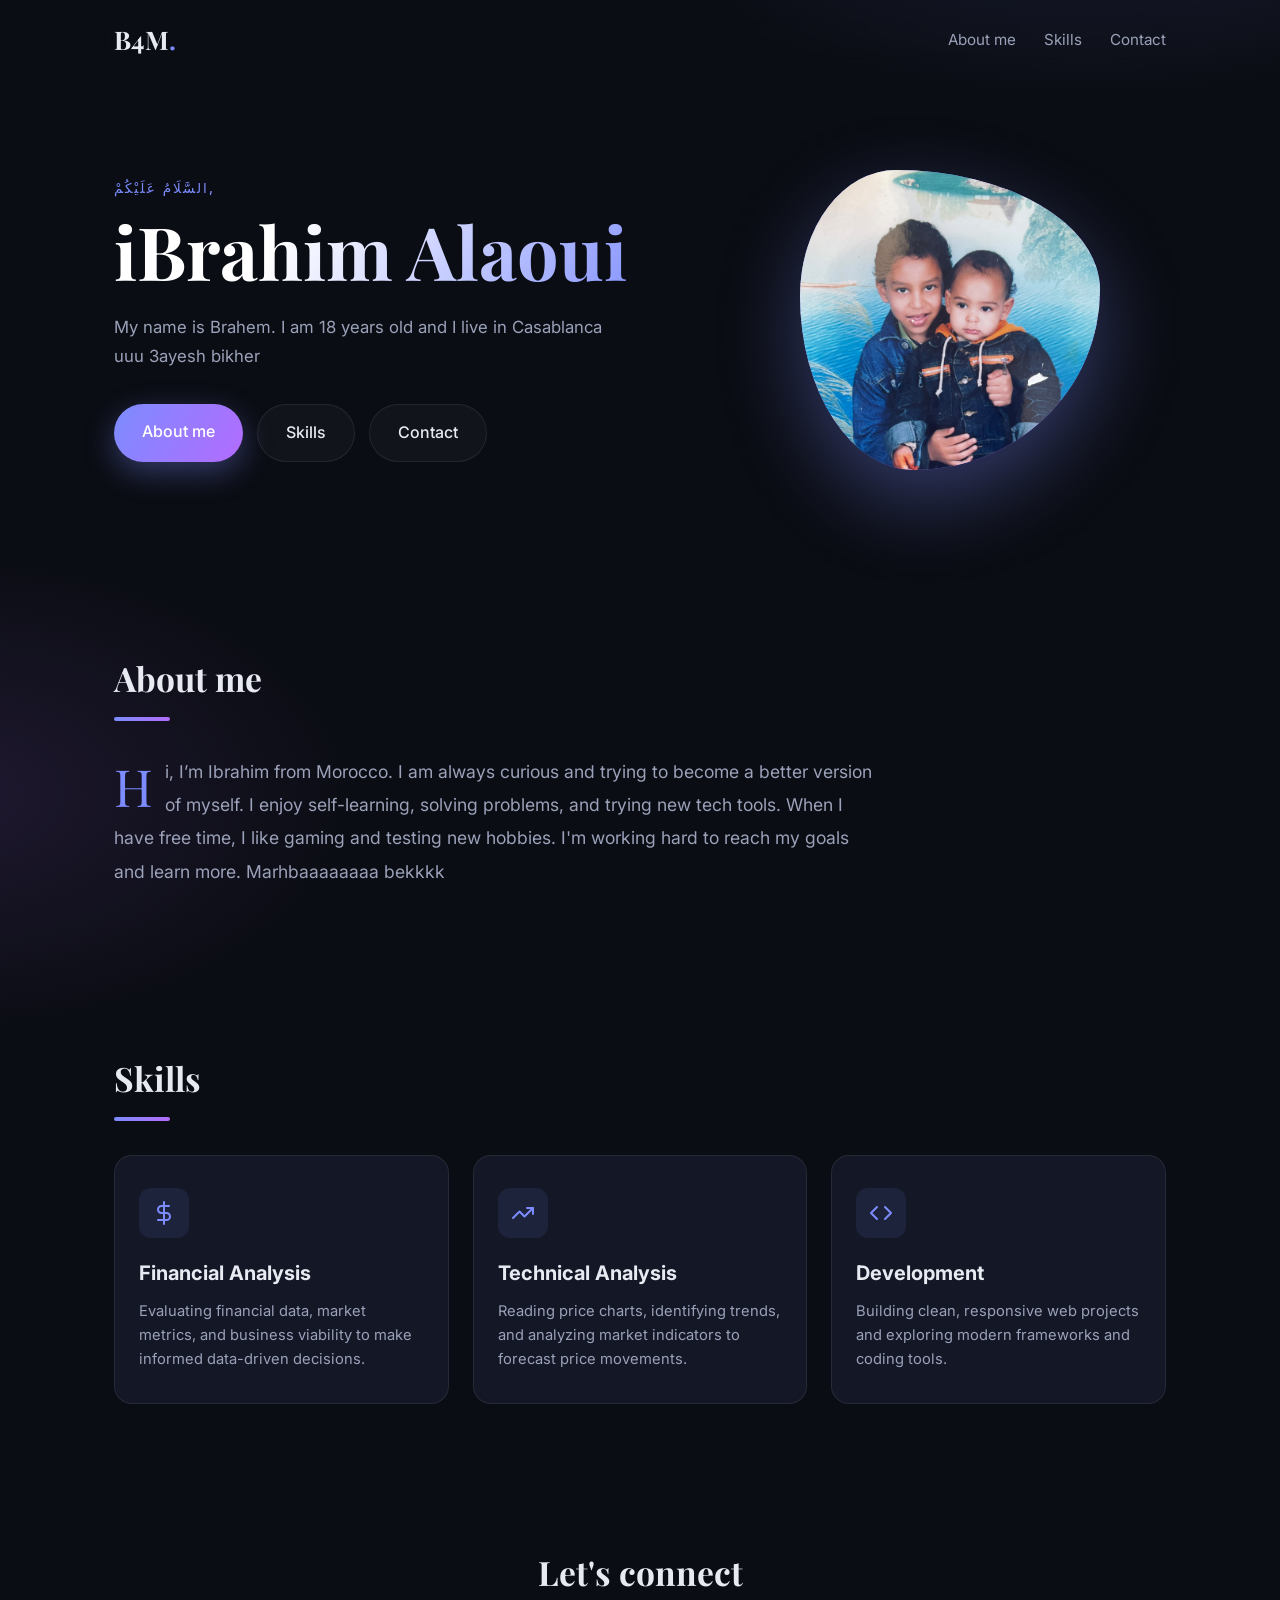
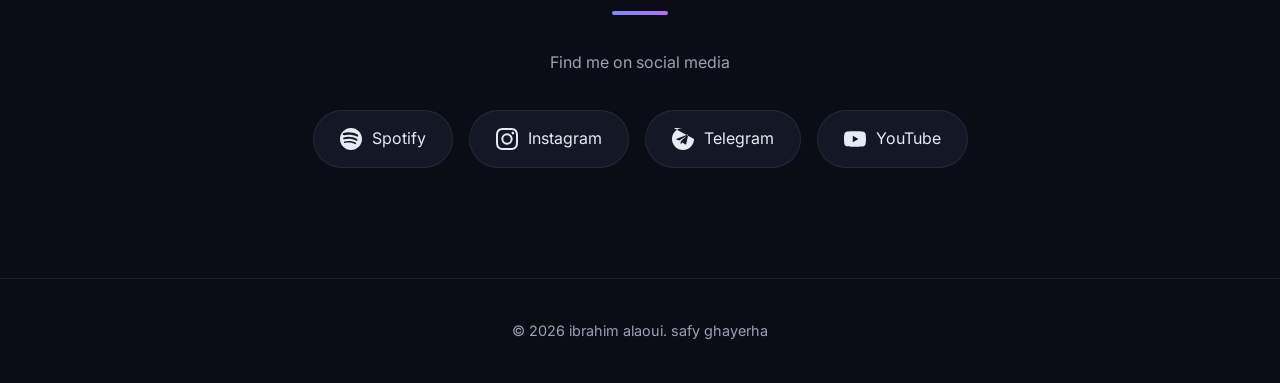
==== commit f62e9ae8: "Update index.html" ====
--- a/index.html
+++ b/index.html
@@ -5,8 +5,7 @@
   <meta charset="UTF-8" />
   <meta name="viewport" content="width=device-width, initial-scale=1.0" />
   <title>Br4Him</title>
-   <link rel="icon" type="image/png" href="android-chrome-512x512.png" />
-  
+  <link rel="icon" type="image/png" href="android-chrome-512x512.png" />
   <meta name="description" content="Personal website of Your Name." />
   <link rel="preconnect" href="https://fonts.googleapis.com" />
   <link rel="preconnect" href="https://fonts.gstatic.com" crossorigin />
@@ -34,6 +33,7 @@
       </p>
       <div class="cta">
         <a href="#about" class="btn primary">About me</a>
+        <a href="#skills" class="btn ghost">Skills</a>
         <a href="#contact" class="btn ghost">Contact</a>
       </div>
     </div>
@@ -49,7 +49,7 @@
     <h3 class="section-title">About me</h3>
     <div class="about-text">
       <p>
-        B Hi, I’m Ibrahim from Morocco. I am always curious and trying to become a better version of myself.
+        Hi, I’m Ibrahim from Morocco. I am always curious and trying to become a better version of myself.
         I enjoy self-learning, solving problems, and trying new tech tools. When I have free time, I like gaming and testing new hobbies.
         I'm working hard to reach my goals and learn more. 
         Marhbaaaaaaaa bekkkk
@@ -70,8 +70,7 @@
           </svg>
         </div>
         <h4>Financial Analysis</h4>
-        <p>Evaluating financial data, market metrics,
-           and business viability to make informed data-driven decisions.</p>
+        <p>Evaluating financial data, market metrics, and business viability to make informed data-driven decisions.</p>
       </div>
 
       <div class="skill-card">
@@ -82,8 +81,7 @@
           </svg>
         </div>
         <h4>Technical Analysis</h4>
-        <p>Reading price charts, identifying trends, 
-          and analyzing market indicators to forecast price movements.</p>
+        <p>Reading price charts, identifying trends, and analyzing market indicators to forecast price movements.</p>
       </div>
 
       <div class="skill-card">
@@ -94,9 +92,7 @@
           </svg>
         </div>
         <h4>Development</h4>
-        <p>Building clean, responsive web projects and 
-          exploring modern frameworks and coding tools.
-        HTML, CSS, JS</p>
+        <p>Building clean, responsive web projects and exploring modern frameworks and coding tools.</p>
       </div>
 
     </div>
@@ -118,9 +114,9 @@
         <svg viewBox="0 0 24 24" fill="currentColor"><path d="M11.94 0A12 12 0 1 0 24 12 12 0 0 0 11.94 0zm5.57 8.16-1.97 9.28c-.15.66-.54.82-1.09.51l-3-2.21-1.45 1.39c-.16.16-.3.3-.6.3l.21-3.05 5.56-5.02c.24-.21-.05-.33-.38-.12l-6.87 4.33-2.96-.92c-.64-.2-.66-.64.14-.95l11.57-4.46c.54-.2 1 .13.84.92z"/></svg>
         <span>Telegram</span>
       </a>
-      <a href="https://www.facebook.com/profile.php?id=61559657248572" target="_blank" rel="noopener noreferrer" aria-label="Facebook">
-    <svg viewBox="0 0 24 24" fill="currentColor"><path d="M24 12.073c0-6.627-5.373-12-12-12s-12 5.373-12 12c0 5.99 4.388 10.954 10.125 11.854v-8.385H7.078v-3.47h3.047V9.43c0-3.007 1.792-4.669 4.533-4.669 1.312 0 2.686.235 2.686.235v2.953H15.83c-1.491 0-1.956.925-1.956 1.874v2.25h3.328l-.532 3.47h-2.796v8.385C19.612 23.027 24 18.062 24 12.073z"/></svg>
-    <span>Facebook</span>
+      <a href="" target="_blank" rel="noopener noreferrer" aria-label="YouTube">
+        <svg viewBox="0 0 24 24" fill="currentColor"><path d="M23.5 6.2a3 3 0 0 0-2.1-2.1C19.5 3.6 12 3.6 12 3.6s-7.5 0-9.4.5A3 3 0 0 0 .5 6.2C0 8.1 0 12 0 12s0 3.9.5 5.8a3 3 0 0 0 2.1 2.1c1.9.5 9.4.5 9.4.5s7.5 0 9.4-.5a3 3 0 0 0 2.1-2.1c.5-1.9.5-5.8.5-5.8s0-3.9-.5-5.8zM9.6 15.6V8.4l6.2 3.6-6.2 3.6z"/></svg>
+        <span>YouTube</span>
       </a>
     </div>
   </section>
--- a/style.css
+++ b/style.css
@@ -148,6 +148,62 @@
   line-height: 1;
   margin: 6px 12px 0 0;
   color: var(--accent);
+}
+
+/* ---------- Skills Section ---------- */
+.skills-grid {
+  display: grid;
+  grid-template-columns: repeat(auto-fit, minmax(240px, 1fr));
+  gap: 24px;
+}
+
+.skill-card {
+  background: var(--surface);
+  border: 1px solid var(--border);
+  padding: 32px 24px;
+  border-radius: var(--radius);
+  transition: transform 0.3s ease, border-color 0.3s ease, background 0.3s ease;
+  text-align: left;
+}
+
+.skill-card:hover {
+  transform: translateY(-6px);
+  border-color: var(--accent);
+  background: var(--surface-2);
+}
+
+.skill-icon {
+  width: 50px;
+  height: 50px;
+  display: grid;
+  place-items: center;
+  border-radius: 12px;
+  background: rgba(124, 140, 255, 0.1);
+  color: var(--accent);
+  margin-bottom: 18px;
+  transition: background 0.3s ease, color 0.3s ease;
+}
+
+.skill-card:hover .skill-icon {
+  background: var(--accent);
+  color: #fff;
+}
+
+.skill-icon svg {
+  width: 24px;
+  height: 24px;
+}
+
+.skill-card h4 {
+  font-size: 1.25rem;
+  color: var(--text);
+  margin-bottom: 10px;
+}
+
+.skill-card p {
+  color: var(--muted);
+  font-size: 0.92rem;
+  line-height: 1.6;
 }
 
 /* Contact / socials */
